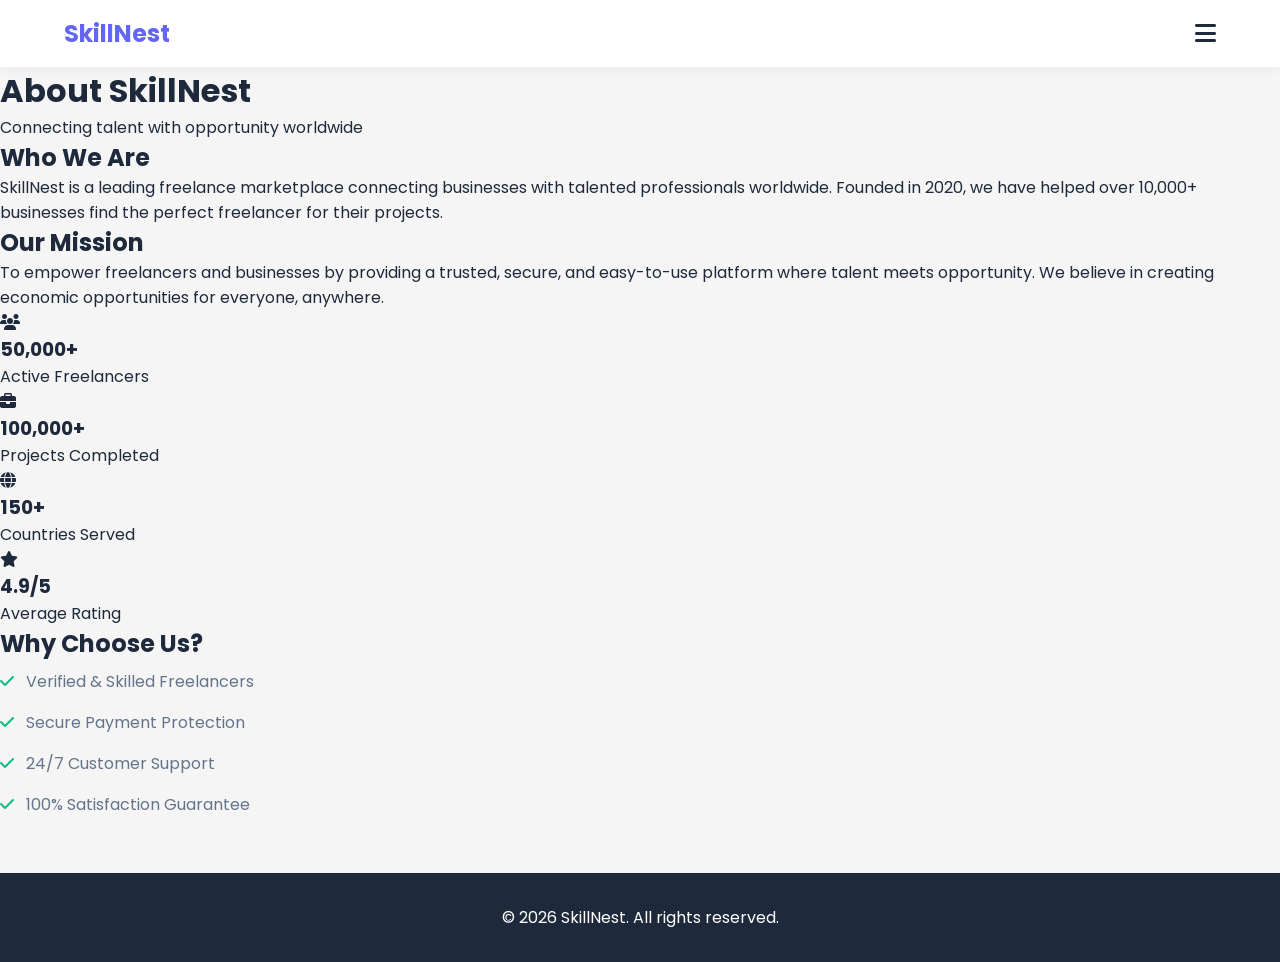
==== about.html @ d14ad9cf "Create about.html" ====
<!DOCTYPE html>
<html lang="en">
<head>
    <meta charset="UTF-8">
    <meta name="viewport" content="width=device-width, initial-scale=1.0">
    <title>About Us - SkillNest</title>
    <link rel="stylesheet" href="style.css">
    <link href="https://fonts.googleapis.com/css2?family=Poppins:wght@300;400;500;600;700&display=swap" rel="stylesheet">
    <link rel="stylesheet" href="https://cdnjs.cloudflare.com/ajax/libs/font-awesome/6.4.0/css/all.min.css">
</head>
<body>
    <nav class="navbar">
        <div class="nav-top">
            <div class="logo">SkillNest</div>
            <div class="hamburger" id="hamburger"><i class="fas fa-bars"></i></div>
        </div>
        <ul class="nav-links" id="navLinks">
            <li><a href="index.html">Home</a></li>
            <li><a href="index.html#services">Services</a></li>
            <li><a href="about.html">About</a></li>
            <li><a href="contact.html">Contact</a></li>
        </ul>
    </nav>

    <div class="page-header">
        <h1>About SkillNest</h1>
        <p>Connecting talent with opportunity worldwide</p>
    </div>

    <div class="about-container">
        <div class="about-section">
            <h2>Who We Are</h2>
            <p>SkillNest is a leading freelance marketplace connecting businesses with talented professionals worldwide. Founded in 2020, we have helped over 10,000+ businesses find the perfect freelancer for their projects.</p>
        </div>

        <div class="about-section">
            <h2>Our Mission</h2>
            <p>To empower freelancers and businesses by providing a trusted, secure, and easy-to-use platform where talent meets opportunity. We believe in creating economic opportunities for everyone, anywhere.</p>
        </div>

        <div class="stats-grid">
            <div class="stat-box">
                <i class="fas fa-users"></i>
                <h3>50,000+</h3>
                <p>Active Freelancers</p>
            </div>
            <div class="stat-box">
                <i class="fas fa-briefcase"></i>
                <h3>100,000+</h3>
                <p>Projects Completed</p>
            </div>
            <div class="stat-box">
                <i class="fas fa-globe"></i>
                <h3>150+</h3>
                <p>Countries Served</p>
            </div>
            <div class="stat-box">
                <i class="fas fa-star"></i>
                <h3>4.9/5</h3>
                <p>Average Rating</p>
            </div>
        </div>

        <div class="about-section">
            <h2>Why Choose Us?</h2>
            <ul class="features">
                <li><i class="fas fa-check"></i> Verified & Skilled Freelancers</li>
                <li><i class="fas fa-check"></i> Secure Payment Protection</li>
                <li><i class="fas fa-check"></i> 24/7 Customer Support</li>
                <li><i class="fas fa-check"></i> 100% Satisfaction Guarantee</li>
            </ul>
        </div>
    </div>

    <footer>
        <p>&copy; 2026 SkillNest. All rights reserved.</p>
    </footer>
    <script src="script.js"></script>
</body>
</html>
---- style.css ----
* {
    margin: 0;
    padding: 0;
    box-sizing: border-box;
    font-family: 'Poppins', sans-serif;
}

:root {
    --primary: #6366f1;
    --dark: #1e293b;
    --light: #f8fafc;
    --gray: #64748b;
}

body {
    background: #f5f5f5;
    color: var(--dark);
}

.navbar {
    background: white;
    padding: 1rem 5%;
    box-shadow: 0 2px 10px rgba(0,0,0,0.05);
}

.nav-top {
    display: flex;
    justify-content: space-between;
    align-items: center;
}

.logo {
    font-size: 1.5rem;
    font-weight: 700;
    color: var(--primary);
}

.hamburger {
    font-size: 1.5rem;
    cursor: pointer;
}

.nav-links {
    list-style: none;
    display: none;
    margin-top: 1rem;
}

.nav-links.active {
    display: block;
}

.nav-links li {
    padding: 0.8rem 0;
    border-bottom: 1px solid #e2e8f0;
}

.nav-links a {
    text-decoration: none;
    color: var(--dark);
    font-weight: 500;
}

.hero {
    background: white;
    padding: 3rem 5%;
    text-align: left;
}

.hero-content {
    display: flex;
    flex-direction: column;
    gap: 2rem;
}

.hero-image {
    display: none;
}

.hero-image img {
    width: 100%;
    border-radius: 12px;
    box-shadow: 0 10px 25px rgba(0,0,0,0.1);
}

.hero h1 {
    font-size: 2rem;
    line-height: 1.3;
    margin-bottom: 1rem;
}

.hero h1 span {
    color: var(--primary);
}

.hero p {
    color: var(--gray);
    margin-bottom: 1.5rem;
    font-size: 0.95rem;
}

.search-bar {
    display: flex;
    margin-bottom: 1rem;
    border: 1px solid #e2e8f0;
    border-radius: 8px;
    overflow: hidden;
}

.search-bar input {
    flex: 1;
    padding: 0.9rem;
    border: none;
    font-size: 1rem;
}

.search-bar button {
    padding: 0.9rem 1.5rem;
    background: var(--primary);
    color: white;
    border: none;
    font-weight: 600;
    cursor: pointer;
}

.popular-tags {
    display: flex;
    align-items: center;
    gap: 0.5rem;
    flex-wrap: wrap;
    font-size: 0.9rem;
}

.popular-tags span {
    color: var(--gray);
}

.tag {
    padding: 0.4rem 1rem;
    border: 1px solid #e2e8f0;
    background: white;
    border-radius: 20px;
    cursor: pointer;
    font-size: 0.85rem;
}

.services {
    padding: 2rem 5%;
}

.services h2 {
    font-size: 1.8rem;
    margin-bottom: 0.5rem;
}

.subtitle {
    color: var(--gray);
    margin-bottom: 1.5rem;
}

.filter-section {
    margin: 2rem 0;
}

.filter-section h3 {
    font-size: 1rem;
    margin-bottom: 1rem;
}

.filter-buttons {
    display: flex;
    flex-wrap: wrap;
    gap: 0.5rem;
}

.filter-btn {
    padding: 0.6rem 1.2rem;
    border: 1px solid #e2e8f0;
    background: white;
    border-radius: 25px;
    cursor: pointer;
    font-weight: 500;
    font-size: 0.9rem;
}

.filter-btn.active {
    background: var(--primary);
    color: white;
    border-color: var(--primary);
}

.services-grid {
    display: grid;
    grid-template-columns: 1fr;
    gap: 1.5rem;
}

.service-link {
    text-decoration: none;
    color: inherit;
}

.service-card {
    background: white;
    border-radius: 12px;
    overflow: hidden;
    box-shadow: 0 2px 8px rgba(0,0,0,0.08);
    transition: 0.3s;
}

.service-card:hover {
    transform: translateY(-5px);
    box-shadow: 0 5px 15px rgba(0,0,0,0.15);
}

.service-card img {
    width: 100%;
    height: 180px;
    object-fit: cover;
}

.service-card h3 {
    padding: 1rem 1rem 0.5rem;
    font-size: 1.1rem;
}

.service-card .desc {
    padding: 0 1rem;
    color: var(--gray);
    font-size: 0.9rem;
    margin-bottom: 1rem;
}

.service-card .price {
    padding: 0 1rem;
    font-weight: 700;
    font-size: 1.1rem;
    margin-bottom: 0.5rem;
}

.service-card .rating {
    padding: 0 1rem 1rem;
    color: #f59e0b;
    font-weight: 600;
}

.service-card.hide {
    display: none;
}

.service-details-page {
    background: white;
    min-height: 100vh;
}

.service-header {
    background: linear-gradient(135deg, #6366f1 0%, #8b5cf6 100%);
    padding: 2rem 5%;
    color: white;
}

.service-header img {
    width: 100%;
    max-height: 250px;
    object-fit: cover;
    border-radius: 12px;
    margin-bottom: 1rem;
}

.service-header h1 {
    font-size: 1.8rem;
    margin-bottom: 0.5rem;
}

.seller-info {
    display: flex;
    align-items: center;
    gap: 0.8rem;
    margin-top: 1rem;
}

.seller-info img {
    width: 40px;
    height: 40px;
    border-radius: 50%;
    object-fit: cover;
}

.seller-info .name {
    font-weight: 600;
    color: white;
    text-decoration: none;
}

.seller-info .name:hover {
    text-decoration: underline;
}

.seller-info .rating {
    color: #fbbf24;
}

.detail-content {
    padding: 2rem 5%;
}

.section {
    margin-bottom: 2rem;
}

.section h2 {
    font-size: 1.3rem;
    margin-bottom: 1rem;
}

.section p {
    color: var(--gray);
    line-height: 1.6;
}

.features {
    list-style: none;
}

.features li {
    padding: 0.5rem 0;
    color: var(--gray);
}

.features li i {
    color: #10b981;
    margin-right: 0.5rem;
}

.review-card {
    background: #f8fafc;
    padding: 1rem;
    border-radius: 8px;
    margin-bottom: 1rem;
}

.review-header {
    display: flex;
    justify-content: space-between;
    margin-bottom: 0.5rem;
}

.review-header .name {
    font-weight: 600;
}

.review-header .stars {
    color: #f59e0b;
}

.pricing-box {
    background: white;
    padding: 1.5rem;
    border-radius: 12px;
    box-shadow: 0 2px 8px rgba(0,0,0,0.08);
    margin: 2rem 5%;
}

.pricing-box .price {
    font-size: 2rem;
    font-weight: 700;
    margin-bottom: 1rem;
}

.pricing-box .info {
    display: flex;
    align-items: center;
    gap: 0.5rem;
    color: var(--gray);
    margin-bottom: 0.8rem;
}

.btn-primary {
    width: 100%;
    padding: 1rem;
    background: var(--primary);
    color: white;
    border: none;
    border-radius: 8px;
    font-weight: 600;
    font-size: 1rem;
    cursor: pointer;
    margin-bottom: 0.5rem;
}

.btn-secondary {
    width: 100%;
    padding: 1rem;
    background: white;
    color: var(--primary);
    border: 1px solid var(--primary);
    border-radius: 8px;
    font-weight: 600;
    font-size: 1rem;
    cursor: pointer;
}

.seller-profile-page {
    padding: 2rem 5%;
    background: white;
    min-height: 100vh;
}

.profile-header {
    text-align: center;
    margin-bottom: 2rem;
}

.profile-header img {
    width: 100px;
    height: 100px;
    border-radius: 50%;
    margin-bottom: 1rem;
}

.profile-header h1 {
    font-size: 1.5rem;
    margin-bottom: 0.5rem;
}

.profile-header .rating {
    color: #f59e0b;
    font-weight: 600;
}

.profile-stats {
    display: flex;
    justify-content: space-around;
    margin: 2rem 0;
    text-align: center;
}

.stat h3 {
    font-size: 1.5rem;
    color: var(--primary);
}

.stat p {
    color: var(--gray);
    font-size: 0.9rem;
}

footer {
    background: #1e293b;
    color: white;
    text-align: center;
    padding: 2rem 5%;
    margin-top: 3rem;
}

.back-btn {
    display: inline-block;
    margin: 1rem 5%;
    color: var(--primary);
    text-decoration: none;
    font-weight: 600;
}

@media (min-width: 768px) {
    .services-grid {
        grid-template-columns: repeat(2, 1fr);
    }
    .hero h1 {
        font-size: 2.5rem;
    }
}

@media (min-width: 1024px) {
    .services-grid {
        grid-template-columns: repeat(3, 1fr);
    }
    .hero-content {
        flex-direction: row;
        align-items: center;
    }
    .hero-text {
        flex: 1;
    }
    .hero-image {
        display: block;
        flex: 1;
    }
}
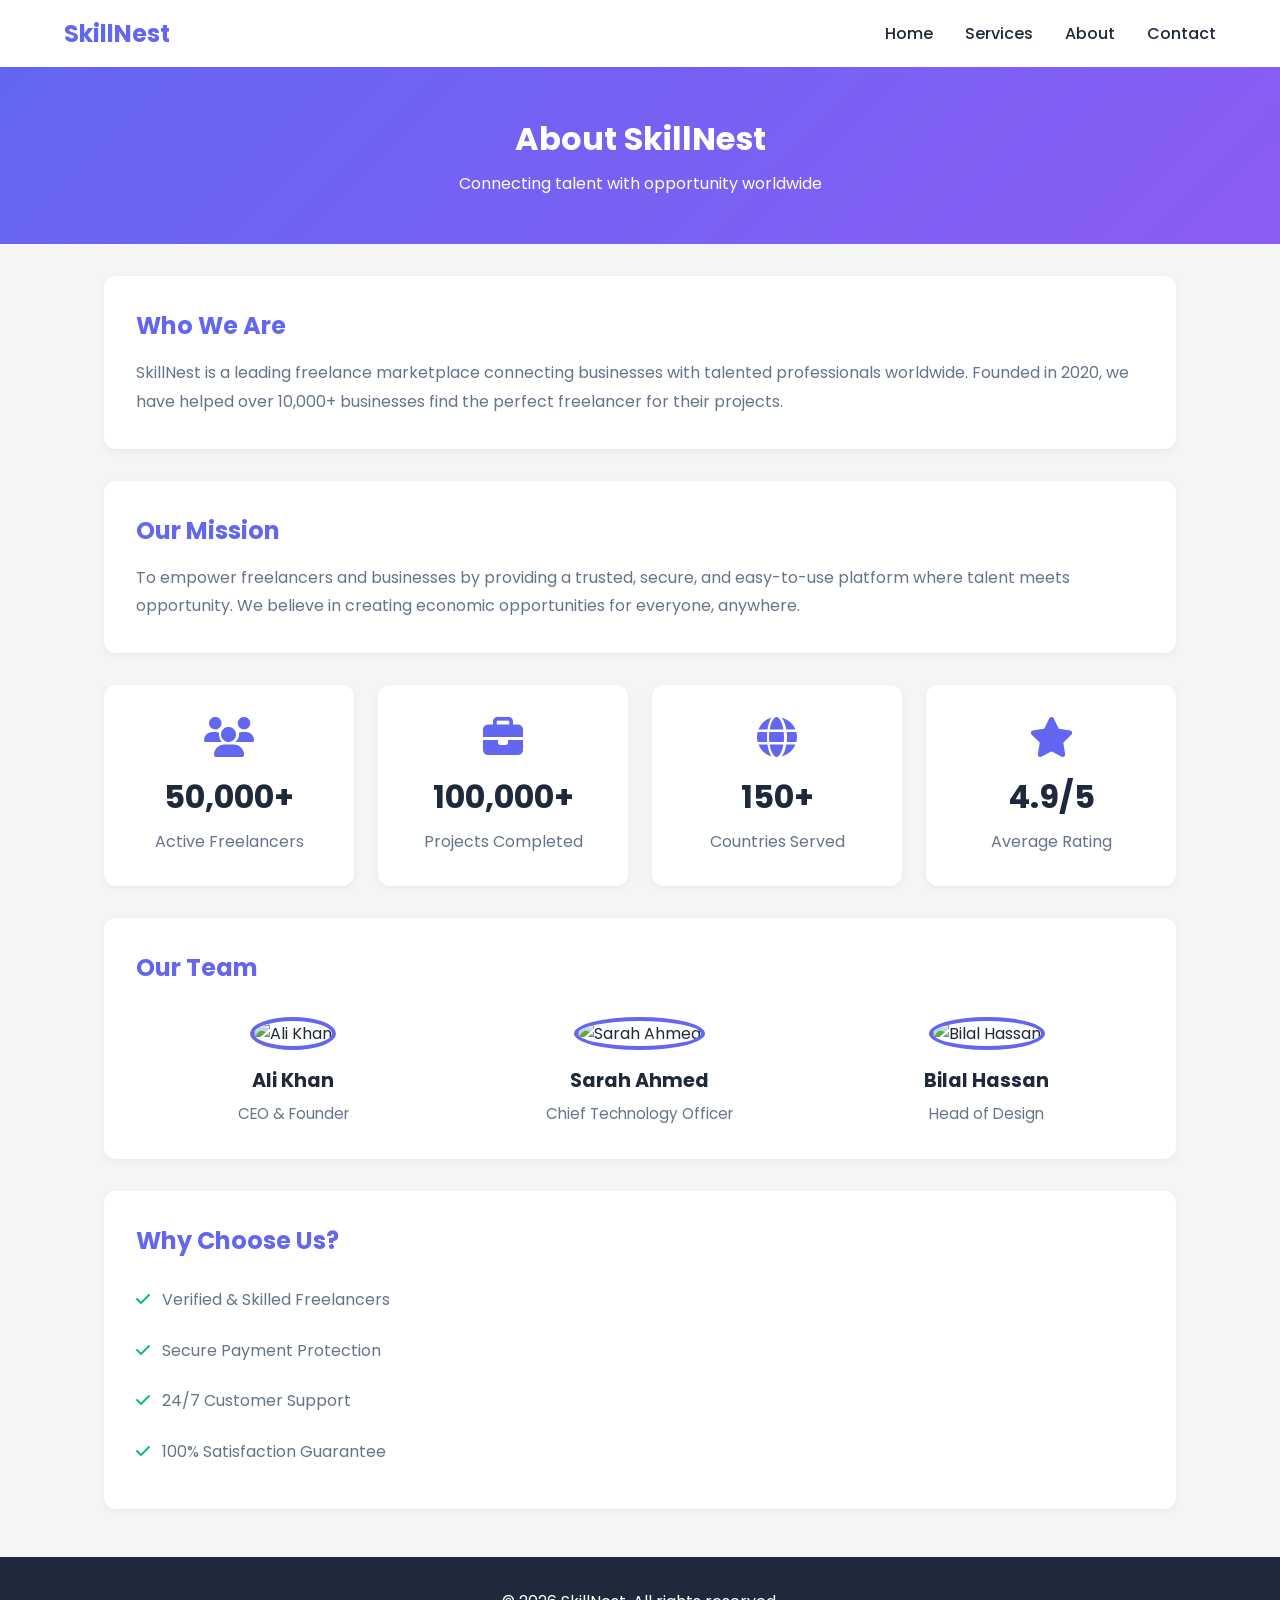
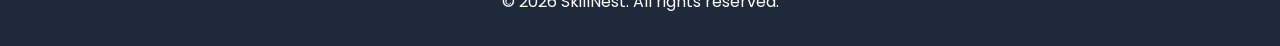
==== commit 17e9e9e4: "Update about.html" ====
--- a/about.html
+++ b/about.html
@@ -62,6 +62,27 @@
         </div>
 
         <div class="about-section">
+            <h2>Our Team</h2>
+            <div class="team-grid">
+                <div class="team-member">
+                    <img src="https://images.unsplash.com/photo-1507003211169-0a1dd7228f2d?w=300&h=300&fit=crop" alt="Ali Khan">
+                    <h3>Ali Khan</h3>
+                    <p>CEO & Founder</p>
+                </div>
+                <div class="team-member">
+                    <img src="https://images.unsplash.com/photo-1573496359142-b8d87734a5a2?w=300&h=300&fit=crop" alt="Sarah Ahmed">
+                    <h3>Sarah Ahmed</h3>
+                    <p>Chief Technology Officer</p>
+                </div>
+                <div class="team-member">
+                    <img src="https://images.unsplash.com/photo-1472099645785-5658abf4ff4e?w=300&h=300&fit=crop" alt="Bilal Hassan">
+                    <h3>Bilal Hassan</h3>
+                    <p>Head of Design</p>
+                </div>
+            </div>
+        </div>
+
+        <div class="about-section">
             <h2>Why Choose Us?</h2>
             <ul class="features">
                 <li><i class="fas fa-check"></i> Verified & Skilled Freelancers</li>
--- a/style.css
+++ b/style.css
@@ -10,6 +10,8 @@
     --dark: #1e293b;
     --light: #f8fafc;
     --gray: #64748b;
+    --success: #10b981;
+    --error: #ef4444;
 }
 
 body {
@@ -59,6 +61,10 @@
     text-decoration: none;
     color: var(--dark);
     font-weight: 500;
+}
+
+.nav-links a:hover {
+    color: var(--primary);
 }
 
 .hero {
@@ -244,135 +250,202 @@
     font-weight: 600;
 }
 
-.service-card.hide {
-    display: none;
-}
-
-.service-details-page {
-    background: white;
-    min-height: 100vh;
-}
-
-.service-header {
+.page-header {
     background: linear-gradient(135deg, #6366f1 0%, #8b5cf6 100%);
-    padding: 2rem 5%;
     color: white;
-}
-
-.service-header img {
-    width: 100%;
-    max-height: 250px;
-    object-fit: cover;
+    text-align: center;
+    padding: 3rem 5%;
+}
+
+.page-header h1 {
+    font-size: 2rem;
+    margin-bottom: 0.5rem;
+}
+
+.about-container, .contact-container {
+    max-width: 1200px;
+    margin: 2rem auto;
+    padding: 0 5%;
+}
+
+.about-section {
+    background: white;
+    padding: 2rem;
     border-radius: 12px;
-    margin-bottom: 1rem;
-}
-
-.service-header h1 {
-    font-size: 1.8rem;
+    margin-bottom: 2rem;
+    box-shadow: 0 2px 8px rgba(0,0,0,0.05);
+}
+
+.about-section h2 {
+    font-size: 1.5rem;
+    margin-bottom: 1rem;
+    color: var(--primary);
+}
+
+.about-section p {
+    color: var(--gray);
+    line-height: 1.8;
+}
+
+.stats-grid {
+    display: grid;
+    grid-template-columns: repeat(2, 1fr);
+    gap: 1.5rem;
+    margin-bottom: 2rem;
+}
+
+.stat-box {
+    background: white;
+    padding: 2rem;
+    border-radius: 12px;
+    text-align: center;
+    box-shadow: 0 2px 8px rgba(0,0,0,0.05);
+}
+
+.stat-box i {
+    font-size: 2.5rem;
+    color: var(--primary);
+    margin-bottom: 1rem;
+}
+
+.stat-box h3 {
+    font-size: 2rem;
     margin-bottom: 0.5rem;
 }
 
-.seller-info {
-    display: flex;
-    align-items: center;
-    gap: 0.8rem;
-    margin-top: 1rem;
-}
-
-.seller-info img {
-    width: 40px;
-    height: 40px;
+.stat-box p {
+    color: var(--gray);
+}
+
+.features {
+    list-style: none;
+}
+
+.features li {
+    padding: 0.8rem 0;
+    color: var(--gray);
+}
+
+.features li i {
+    color: var(--success);
+    margin-right: 0.5rem;
+}
+
+/* Team Section */
+.team-grid {
+    display: grid;
+    grid-template-columns: 1fr;
+    gap: 2rem;
+    margin-top: 2rem;
+}
+
+.team-member {
+    text-align: center;
+}
+
+.team-member img {
+    width: 150px;
+    height: 150px;
     border-radius: 50%;
     object-fit: cover;
-}
-
-.seller-info .name {
-    font-weight: 600;
-    color: white;
-    text-decoration: none;
-}
-
-.seller-info .name:hover {
-    text-decoration: underline;
-}
-
-.seller-info .rating {
-    color: #fbbf24;
-}
-
-.detail-content {
-    padding: 2rem 5%;
-}
-
-.section {
-    margin-bottom: 2rem;
-}
-
-.section h2 {
-    font-size: 1.3rem;
-    margin-bottom: 1rem;
-}
-
-.section p {
-    color: var(--gray);
-    line-height: 1.6;
-}
-
-.features {
-    list-style: none;
-}
-
-.features li {
-    padding: 0.5rem 0;
-    color: var(--gray);
-}
-
-.features li i {
-    color: #10b981;
-    margin-right: 0.5rem;
-}
-
-.review-card {
-    background: #f8fafc;
+    margin-bottom: 1rem;
+    border: 4px solid var(--primary);
+}
+
+.team-member h3 {
+    font-size: 1.2rem;
+    margin-bottom: 0.3rem;
+    color: var(--dark);
+}
+
+.team-member p {
+    color: var(--gray);
+    font-size: 0.95rem;
+}
+
+.contact-container {
+    display: grid;
+    grid-template-columns: 1fr;
+    gap: 2rem;
+}
+
+.contact-info, .contact-form {
+    background: white;
+    padding: 2rem;
+    border-radius: 12px;
+    box-shadow: 0 2px 8px rgba(0,0,0,0.05);
+}
+
+.contact-info h2, .contact-form h2 {
+    font-size: 1.5rem;
+    margin-bottom: 1.5rem;
+    color: var(--primary);
+}
+
+.info-item {
+    display: flex;
+    gap: 1rem;
+    margin-bottom: 1.5rem;
+}
+
+.info-item i {
+    font-size: 1.5rem;
+    color: var(--primary);
+    margin-top: 0.3rem;
+}
+
+.info-item h3 {
+    font-size: 1rem;
+    margin-bottom: 0.3rem;
+}
+
+.info-item p {
+    color: var(--gray);
+}
+
+.form-group {
+    margin-bottom: 1.5rem;
+}
+
+.form-group label {
+    display: block;
+    margin-bottom: 0.5rem;
+    font-weight: 500;
+}
+
+.form-group input, .form-group textarea {
+    width: 100%;
+    padding: 0.9rem;
+    border: 1px solid #e2e8f0;
+    border-radius: 8px;
+    font-size: 1rem;
+    font-family: 'Poppins', sans-serif;
+}
+
+.form-group input:focus, .form-group textarea:focus {
+    outline: none;
+    border-color: var(--primary);
+}
+
+.error-msg {
+    color: var(--error);
+    font-size: 0.85rem;
+    display: block;
+    margin-top: 0.3rem;
+    min-height: 1.2rem;
+}
+
+.success-msg {
+    background: #d1fae5;
+    color: var(--success);
     padding: 1rem;
     border-radius: 8px;
-    margin-bottom: 1rem;
-}
-
-.review-header {
-    display: flex;
-    justify-content: space-between;
-    margin-bottom: 0.5rem;
-}
-
-.review-header .name {
-    font-weight: 600;
-}
-
-.review-header .stars {
-    color: #f59e0b;
-}
-
-.pricing-box {
-    background: white;
-    padding: 1.5rem;
-    border-radius: 12px;
-    box-shadow: 0 2px 8px rgba(0,0,0,0.08);
-    margin: 2rem 5%;
-}
-
-.pricing-box .price {
-    font-size: 2rem;
-    font-weight: 700;
-    margin-bottom: 1rem;
-}
-
-.pricing-box .info {
-    display: flex;
-    align-items: center;
-    gap: 0.5rem;
-    color: var(--gray);
-    margin-bottom: 0.8rem;
+    margin-top: 1rem;
+    display: none;
+}
+
+.success-msg.show {
+    display: block;
 }
 
 .btn-primary {
@@ -385,64 +458,11 @@
     font-weight: 600;
     font-size: 1rem;
     cursor: pointer;
-    margin-bottom: 0.5rem;
-}
-
-.btn-secondary {
-    width: 100%;
-    padding: 1rem;
-    background: white;
-    color: var(--primary);
-    border: 1px solid var(--primary);
-    border-radius: 8px;
-    font-weight: 600;
-    font-size: 1rem;
-    cursor: pointer;
-}
-
-.seller-profile-page {
-    padding: 2rem 5%;
-    background: white;
-    min-height: 100vh;
-}
-
-.profile-header {
-    text-align: center;
-    margin-bottom: 2rem;
-}
-
-.profile-header img {
-    width: 100px;
-    height: 100px;
-    border-radius: 50%;
-    margin-bottom: 1rem;
-}
-
-.profile-header h1 {
-    font-size: 1.5rem;
-    margin-bottom: 0.5rem;
-}
-
-.profile-header .rating {
-    color: #f59e0b;
-    font-weight: 600;
-}
-
-.profile-stats {
-    display: flex;
-    justify-content: space-around;
-    margin: 2rem 0;
-    text-align: center;
-}
-
-.stat h3 {
-    font-size: 1.5rem;
-    color: var(--primary);
-}
-
-.stat p {
-    color: var(--gray);
-    font-size: 0.9rem;
+    transition: 0.3s;
+}
+
+.btn-primary:hover {
+    background: #4f46e5;
 }
 
 footer {
@@ -453,14 +473,6 @@
     margin-top: 3rem;
 }
 
-.back-btn {
-    display: inline-block;
-    margin: 1rem 5%;
-    color: var(--primary);
-    text-decoration: none;
-    font-weight: 600;
-}
-
 @media (min-width: 768px) {
     .services-grid {
         grid-template-columns: repeat(2, 1fr);
@@ -468,6 +480,15 @@
     .hero h1 {
         font-size: 2.5rem;
     }
+    .stats-grid {
+        grid-template-columns: repeat(4, 1fr);
+    }
+    .contact-container {
+        grid-template-columns: 1fr 1.5fr;
+    }
+    .team-grid {
+        grid-template-columns: repeat(3, 1fr);
+    }
 }
 
 @media (min-width: 1024px) {
@@ -485,7 +506,25 @@
         display: block;
         flex: 1;
     }
-}
-
-
-
+    .navbar {
+        display: flex;
+        justify-content: space-between;
+        align-items: center;
+    }
+    .hamburger {
+        display: none;
+    }
+    .nav-links {
+        display: flex !important;
+        margin-top: 0;
+        gap: 2rem;
+    }
+    .nav-links li {
+        padding: 0;
+        border-bottom: none;
+    }
+    .nav-links a {
+        font-size: 1rem;
+    }
+}
+
